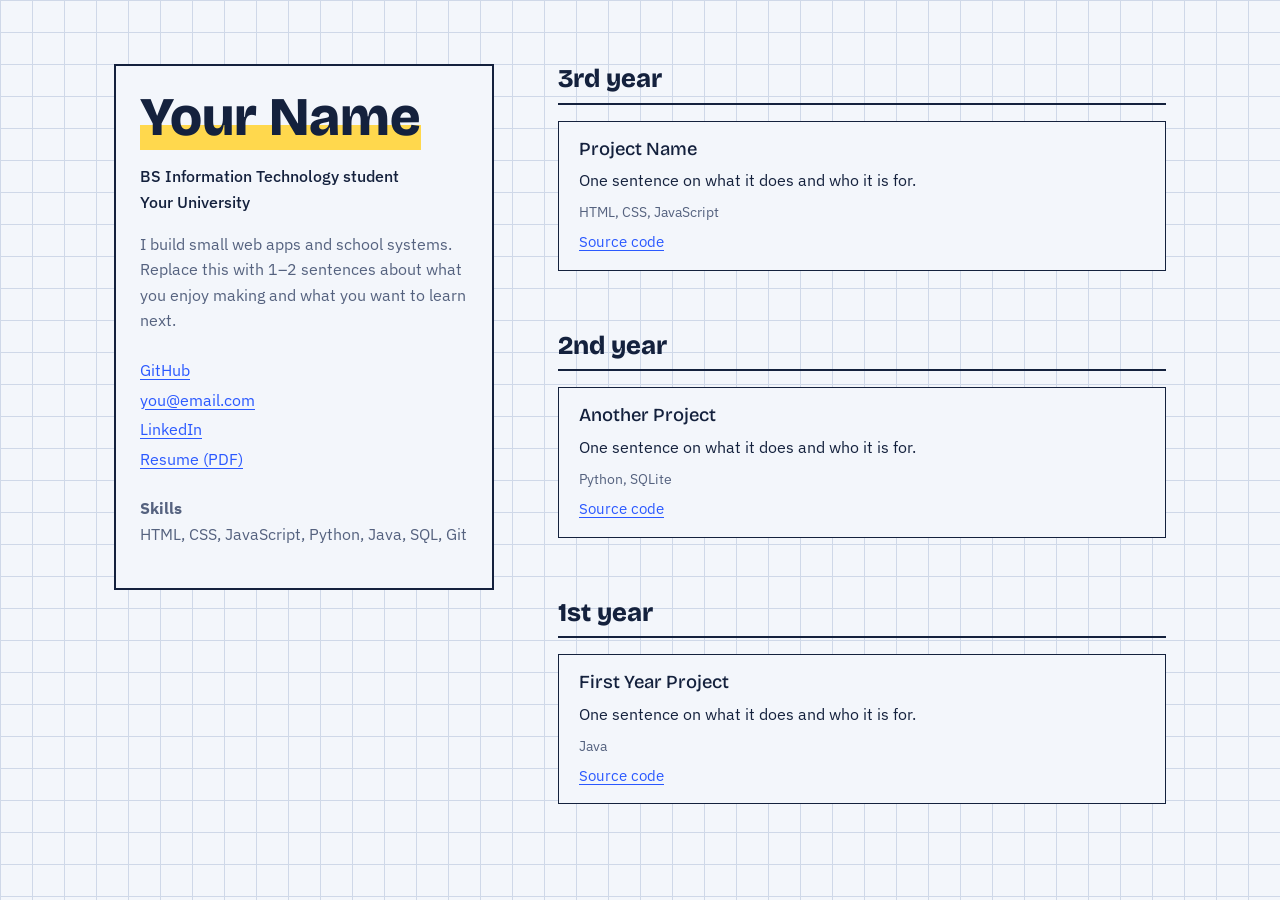
==== index.html @ 53421d89 "Rename index (1).html to index.html" ====
<!DOCTYPE html>
<html lang="en">
<head>
  <meta charset="UTF-8">
  <meta name="viewport" content="width=device-width, initial-scale=1">
  <title>Your Name | Portfolio</title>
  <meta name="description" content="Portfolio of Your Name, BS Information Technology student. Projects from first year to now.">
  <link rel="preconnect" href="https://fonts.googleapis.com">
  <link rel="preconnect" href="https://fonts.gstatic.com" crossorigin>
  <link href="https://fonts.googleapis.com/css2?family=Bricolage+Grotesque:wght@500;800&family=IBM+Plex+Sans:wght@400;500&display=swap" rel="stylesheet">
  <link rel="stylesheet" href="style.css">
</head>
<body>
  <div class="layout">
    <header class="side">
      <h1>Your Name</h1>
      <p class="role">BS Information Technology student<br>Your University</p>
      <p class="bio">I build small web apps and school systems. Replace this with 1–2 sentences about what you enjoy making and what you want to learn next.</p>
      <nav aria-label="Links">
        <a href="https://github.com/your-username">GitHub</a>
        <a href="mailto:you@email.com">you@email.com</a>
        <a href="https://linkedin.com/in/your-username">LinkedIn</a>
        <a href="resume.pdf">Resume (PDF)</a>
      </nav>
      <p class="skills"><strong>Skills</strong><br>HTML, CSS, JavaScript, Python, Java, SQL, Git</p>
    </header>

    <main id="projects" aria-label="Projects">
      <!-- Projects are rendered from script.js -->
      <noscript>Please enable JavaScript to see the project list, or visit my GitHub.</noscript>
    </main>
  </div>
  <script src="script.js"></script>
</body>
</html>
---- style.css ----
:root {
  --bg: #f3f6fb;
  --ink: #14213d;
  --muted: #55627f;
  --blue: #2b59ff;
  --mark: #ffd84d;
  --line: #cfd8e8;
}
@media (prefers-color-scheme: dark) {
  :root {
    --bg: #0f1730;
    --ink: #e8edf8;
    --muted: #9aa8c7;
    --blue: #8aa4ff;
    --line: #26325a;
  }
}
* { box-sizing: border-box; }
html { scroll-behavior: smooth; }
body {
  margin: 0;
  background-color: var(--bg);
  /* graph-paper grid */
  background-image:
    linear-gradient(var(--line) 1px, transparent 1px),
    linear-gradient(90deg, var(--line) 1px, transparent 1px);
  background-size: 32px 32px;
  color: var(--ink);
  font: 400 1rem/1.6 "IBM Plex Sans", system-ui, sans-serif;
}
a { color: var(--blue); text-underline-offset: 3px; }
a:focus-visible { outline: 3px solid var(--mark); outline-offset: 2px; }

.layout {
  display: grid;
  grid-template-columns: minmax(280px, 380px) 1fr;
  gap: 4rem;
  max-width: 1100px;
  margin: 0 auto;
  padding: 4rem 1.5rem;
}
.side {
  position: sticky;
  top: 4rem;
  align-self: start;
  background: var(--bg);
  padding: 1.5rem;
  border: 2px solid var(--ink);
}
h1 {
  font: 800 clamp(2.4rem, 5vw, 3.4rem)/1 "Bricolage Grotesque", sans-serif;
  margin: 0 0 1rem;
  background: linear-gradient(transparent 62%, var(--mark) 62%);
  display: inline;
}
.role { margin: 1.25rem 0 0; font-weight: 500; }
.bio, .skills { color: var(--muted); max-width: 60ch; }
.side nav { display: flex; flex-direction: column; gap: .25rem; margin: 1.5rem 0; }

main { display: flex; flex-direction: column; gap: 3rem; }
.year h2 {
  font: 800 1.6rem/1.2 "Bricolage Grotesque", sans-serif;
  margin: 0 0 1rem;
  padding-bottom: .5rem;
  border-bottom: 2px solid var(--ink);
}
.project {
  background: var(--bg);
  padding: 1rem 1.25rem;
  margin-bottom: .75rem;
  border: 1px solid var(--ink);
}
.project h3 { font: 500 1.15rem/1.3 "Bricolage Grotesque", sans-serif; margin: 0; }
.project p { margin: .4rem 0; max-width: 62ch; }
.stack { color: var(--muted); font-size: .9rem; }
.links { display: flex; gap: 1rem; font-size: .95rem; }

@media (max-width: 820px) {
  .layout { grid-template-columns: 1fr; gap: 2rem; padding: 2rem 1rem; }
  .side { position: static; }
}
@media (prefers-reduced-motion: reduce) {
  html { scroll-behavior: auto; }
}
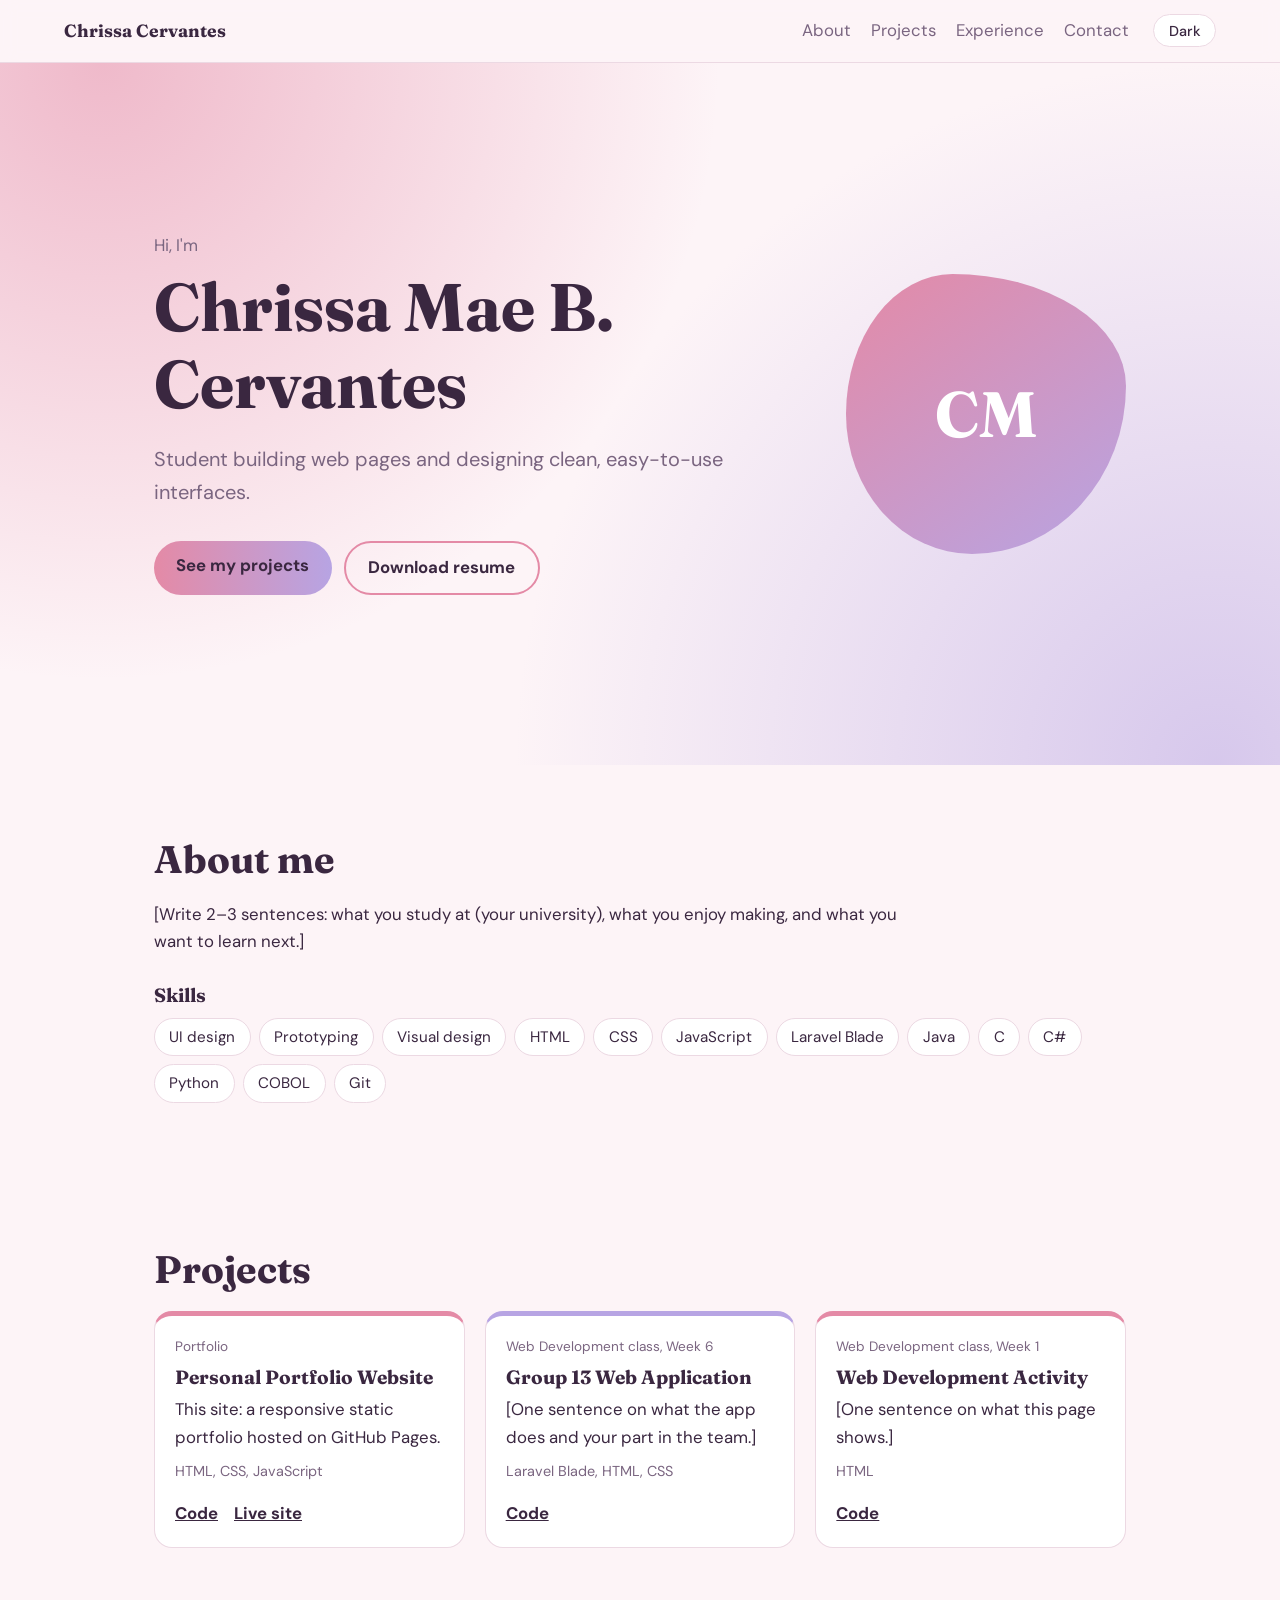
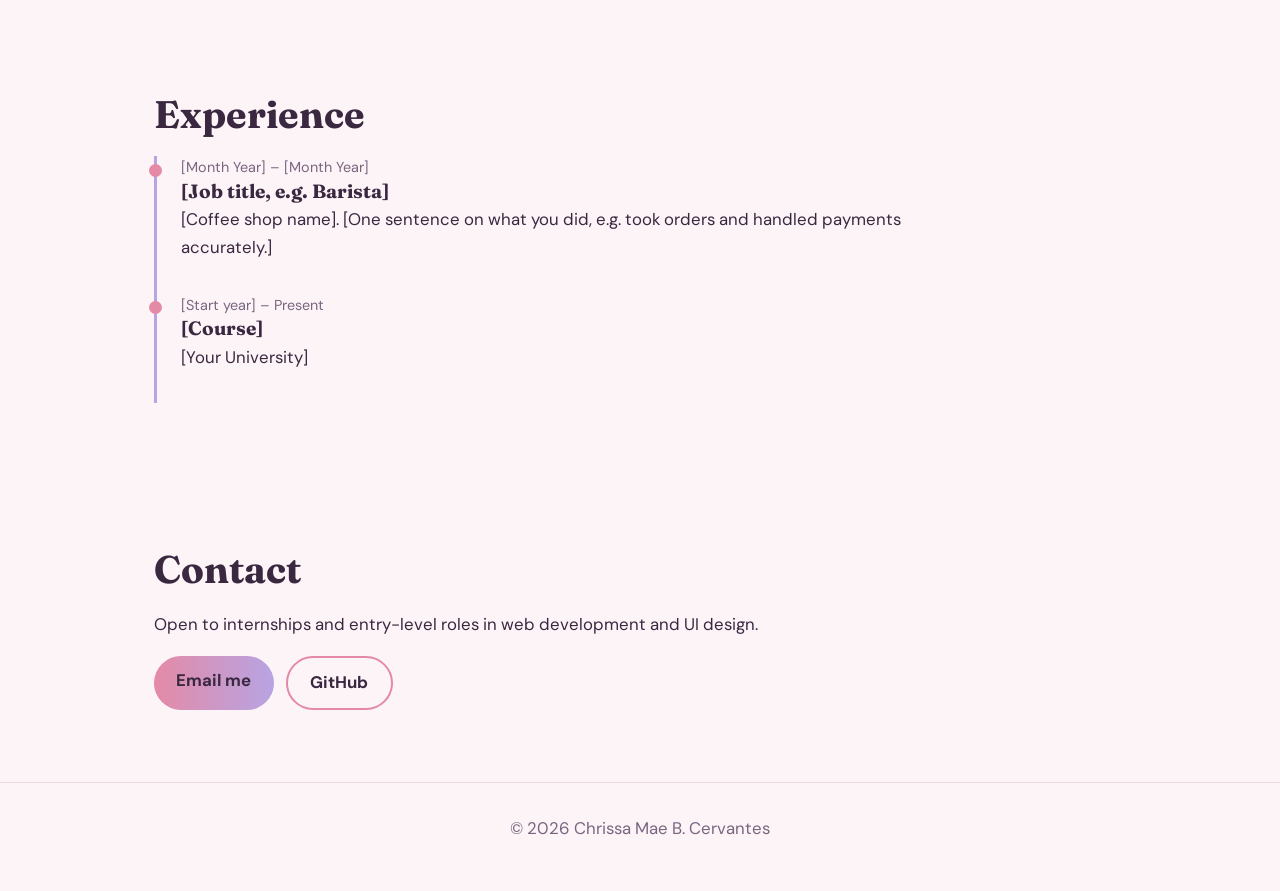
==== commit 5f5a3324: "Rename index (2).html to index.html" ====
--- a/index.html
+++ b/index.html
@@ -3,33 +3,85 @@
 <head>
   <meta charset="UTF-8">
   <meta name="viewport" content="width=device-width, initial-scale=1">
-  <title>Your Name | Portfolio</title>
-  <meta name="description" content="Portfolio of Your Name, BS Information Technology student. Projects from first year to now.">
+  <title>Chrissa Mae B. Cervantes | Portfolio</title>
+  <meta name="description" content="Portfolio of Chrissa Mae B. Cervantes. Web development and UI design projects.">
   <link rel="preconnect" href="https://fonts.googleapis.com">
   <link rel="preconnect" href="https://fonts.gstatic.com" crossorigin>
-  <link href="https://fonts.googleapis.com/css2?family=Bricolage+Grotesque:wght@500;800&family=IBM+Plex+Sans:wght@400;500&display=swap" rel="stylesheet">
+  <link href="https://fonts.googleapis.com/css2?family=Fraunces:opsz,wght@9..144,500;9..144,700&family=DM+Sans:wght@400;500;700&display=swap" rel="stylesheet">
   <link rel="stylesheet" href="style.css">
 </head>
 <body>
-  <div class="layout">
-    <header class="side">
-      <h1>Your Name</h1>
-      <p class="role">BS Information Technology student<br>Your University</p>
-      <p class="bio">I build small web apps and school systems. Replace this with 1–2 sentences about what you enjoy making and what you want to learn next.</p>
-      <nav aria-label="Links">
-        <a href="https://github.com/your-username">GitHub</a>
-        <a href="mailto:you@email.com">you@email.com</a>
-        <a href="https://linkedin.com/in/your-username">LinkedIn</a>
-        <a href="resume.pdf">Resume (PDF)</a>
-      </nav>
-      <p class="skills"><strong>Skills</strong><br>HTML, CSS, JavaScript, Python, Java, SQL, Git</p>
-    </header>
+  <header class="top">
+    <a class="brand" href="#top">Chrissa Cervantes</a>
+    <nav aria-label="Sections">
+      <a href="#about">About</a>
+      <a href="#projects">Projects</a>
+      <a href="#experience">Experience</a>
+      <a href="#contact">Contact</a>
+    </nav>
+    <button id="theme" type="button" aria-label="Switch light or dark theme">Dark</button>
+  </header>
 
-    <main id="projects" aria-label="Projects">
-      <!-- Projects are rendered from script.js -->
-      <noscript>Please enable JavaScript to see the project list, or visit my GitHub.</noscript>
-    </main>
-  </div>
+  <main id="top">
+    <section class="hero">
+      <div class="hero-text">
+        <p class="hello">Hi, I'm</p>
+        <h1>Chrissa Mae B. Cervantes</h1>
+        <p class="lead">Student building web pages and designing clean, easy-to-use interfaces.</p>
+        <div class="actions">
+          <a class="btn" href="#projects">See my projects</a>
+          <a class="btn ghost" href="resume.pdf">Download resume</a>
+        </div>
+      </div>
+      <div class="avatar">
+        <!-- Put your photo in the repo as photo.jpg. Until then, initials show. -->
+        <img src="photo.jpg" alt="Photo of Chrissa" onerror="this.replaceWith(Object.assign(document.createElement('span'),{textContent:'CM'}))">
+      </div>
+    </section>
+
+    <section id="about">
+      <h2>About me</h2>
+      <p>[Write 2–3 sentences: what you study at (your university), what you enjoy making, and what you want to learn next.]</p>
+      <h3>Skills</h3>
+      <ul class="pills">
+        <li>UI design</li><li>Prototyping</li><li>Visual design</li>
+        <li>HTML</li><li>CSS</li><li>JavaScript</li><li>Laravel Blade</li>
+        <li>Java</li><li>C</li><li>C#</li><li>Python</li><li>COBOL</li><li>Git</li>
+      </ul>
+    </section>
+
+    <section id="projects">
+      <h2>Projects</h2>
+      <div id="project-list" class="grid"></div>
+    </section>
+
+    <section id="experience">
+      <h2>Experience</h2>
+      <ol class="timeline">
+        <li>
+          <p class="when">[Month Year] – [Month Year]</p>
+          <h3>[Job title, e.g. Barista]</h3>
+          <p>[Coffee shop name]. [One sentence on what you did, e.g. took orders and handled payments accurately.]</p>
+        </li>
+        <li>
+          <p class="when">[Start year] – Present</p>
+          <h3>[Course]</h3>
+          <p>[Your University]</p>
+        </li>
+      </ol>
+    </section>
+
+    <section id="contact">
+      <h2>Contact</h2>
+      <p>Open to internships and entry-level roles in web development and UI design.</p>
+      <div class="actions">
+        <a class="btn" href="mailto:Cervanteschrissa@gmail.com">Email me</a>
+        <a class="btn ghost" href="https://github.com/cervanteschrissa-ship-it">GitHub</a>
+      </div>
+    </section>
+  </main>
+
+  <footer>© <span id="year"></span> Chrissa Mae B. Cervantes</footer>
   <script src="script.js"></script>
 </body>
 </html>
--- a/style.css
+++ b/style.css
@@ -1,84 +1,119 @@
 :root {
-  --bg: #f3f6fb;
-  --ink: #14213d;
-  --muted: #55627f;
-  --blue: #2b59ff;
-  --mark: #ffd84d;
-  --line: #cfd8e8;
+  --bg: #fdf4f7;
+  --surface: #ffffff;
+  --ink: #3a2740;
+  --muted: #7a6580;
+  --rose: #e48aa6;
+  --lav: #b7a4e3;
+  --line: #ecd9e3;
+  --btn-ink: #3a2740;
 }
-@media (prefers-color-scheme: dark) {
-  :root {
-    --bg: #0f1730;
-    --ink: #e8edf8;
-    --muted: #9aa8c7;
-    --blue: #8aa4ff;
-    --line: #26325a;
-  }
+:root[data-theme="dark"] {
+  --bg: #1d1422;
+  --surface: #2a1d31;
+  --ink: #f6e9f0;
+  --muted: #b9a5c0;
+  --line: #43304b;
 }
 * { box-sizing: border-box; }
-html { scroll-behavior: smooth; }
+html { scroll-behavior: smooth; scroll-padding-top: 4.5rem; }
 body {
   margin: 0;
-  background-color: var(--bg);
-  /* graph-paper grid */
-  background-image:
-    linear-gradient(var(--line) 1px, transparent 1px),
-    linear-gradient(90deg, var(--line) 1px, transparent 1px);
-  background-size: 32px 32px;
+  background: var(--bg);
   color: var(--ink);
-  font: 400 1rem/1.6 "IBM Plex Sans", system-ui, sans-serif;
+  font: 400 1.05rem/1.65 "DM Sans", system-ui, sans-serif;
 }
-a { color: var(--blue); text-underline-offset: 3px; }
-a:focus-visible { outline: 3px solid var(--mark); outline-offset: 2px; }
+a { color: inherit; }
+:focus-visible { outline: 3px solid var(--lav); outline-offset: 3px; }
 
-.layout {
-  display: grid;
-  grid-template-columns: minmax(280px, 380px) 1fr;
-  gap: 4rem;
-  max-width: 1100px;
-  margin: 0 auto;
-  padding: 4rem 1.5rem;
+.top {
+  position: sticky; top: 0; z-index: 10;
+  display: flex; align-items: center; gap: 1.5rem;
+  padding: .9rem clamp(1rem, 5vw, 4rem);
+  background: color-mix(in srgb, var(--bg) 88%, transparent);
+  backdrop-filter: blur(8px);
+  border-bottom: 1px solid var(--line);
 }
-.side {
-  position: sticky;
-  top: 4rem;
-  align-self: start;
-  background: var(--bg);
-  padding: 1.5rem;
-  border: 2px solid var(--ink);
+.brand { font: 700 1.1rem "Fraunces", serif; text-decoration: none; margin-right: auto; }
+.top nav { display: flex; gap: 1.25rem; }
+.top nav a { text-decoration: none; color: var(--muted); }
+.top nav a:hover { color: var(--ink); }
+#theme {
+  font: 500 .9rem "DM Sans", sans-serif; cursor: pointer;
+  padding: .4rem .9rem; border-radius: 999px;
+  border: 1px solid var(--line); background: var(--surface); color: var(--ink);
 }
-h1 {
-  font: 800 clamp(2.4rem, 5vw, 3.4rem)/1 "Bricolage Grotesque", sans-serif;
-  margin: 0 0 1rem;
-  background: linear-gradient(transparent 62%, var(--mark) 62%);
-  display: inline;
+
+main > section { padding: 4.5rem clamp(1rem, 5vw, 4rem); max-width: 1100px; margin: 0 auto; }
+h1, h2, h3 { font-family: "Fraunces", serif; line-height: 1.15; margin: 0; }
+h2 { font-size: clamp(1.8rem, 4vw, 2.4rem); margin-bottom: 1.25rem; }
+h3 { font-size: 1.2rem; margin: 1.75rem 0 .75rem; }
+p { max-width: 62ch; }
+
+/* hero */
+.hero {
+  display: grid; grid-template-columns: 1fr auto; align-items: center; gap: 3rem;
+  max-width: none !important;
+  background:
+    radial-gradient(circle at 8% 0%, color-mix(in srgb, var(--rose) 55%, transparent), transparent 45%),
+    radial-gradient(circle at 95% 100%, color-mix(in srgb, var(--lav) 55%, transparent), transparent 50%);
+  min-height: 78vh;
 }
-.role { margin: 1.25rem 0 0; font-weight: 500; }
-.bio, .skills { color: var(--muted); max-width: 60ch; }
-.side nav { display: flex; flex-direction: column; gap: .25rem; margin: 1.5rem 0; }
+.hero-text { max-width: 640px; margin-left: max(0px, calc((100vw - 1100px) / 2)); }
+.hello { margin: 0 0 .5rem; color: var(--muted); }
+h1 { font-size: clamp(2.4rem, 6vw, 4.2rem); font-weight: 700; }
+.lead { font-size: 1.25rem; color: var(--muted); margin: 1.25rem 0 2rem; }
+.avatar {
+  width: clamp(170px, 24vw, 280px); aspect-ratio: 1; margin-right: max(0px, calc((100vw - 1100px) / 2));
+  border-radius: 38% 62% 55% 45% / 50% 40% 60% 50%;
+  background: linear-gradient(145deg, var(--rose), var(--lav));
+  display: grid; place-items: center; overflow: hidden;
+  font: 700 4rem "Fraunces", serif; color: #fff;
+}
+.avatar img { width: 100%; height: 100%; object-fit: cover; }
 
-main { display: flex; flex-direction: column; gap: 3rem; }
-.year h2 {
-  font: 800 1.6rem/1.2 "Bricolage Grotesque", sans-serif;
-  margin: 0 0 1rem;
-  padding-bottom: .5rem;
-  border-bottom: 2px solid var(--ink);
+.actions { display: flex; flex-wrap: wrap; gap: .75rem; }
+.btn {
+  display: inline-block; padding: .7rem 1.4rem; border-radius: 999px; text-decoration: none; font-weight: 700;
+  background: linear-gradient(90deg, var(--rose), var(--lav)); color: var(--btn-ink);
 }
-.project {
-  background: var(--bg);
-  padding: 1rem 1.25rem;
-  margin-bottom: .75rem;
-  border: 1px solid var(--ink);
+.btn.ghost { background: transparent; border: 2px solid var(--rose); color: var(--ink); }
+.btn:hover { filter: brightness(1.05); }
+
+/* skills */
+.pills { list-style: none; display: flex; flex-wrap: wrap; gap: .5rem; padding: 0; margin: 0; }
+.pills li { padding: .35rem .9rem; border-radius: 999px; background: var(--surface); border: 1px solid var(--line); font-size: .95rem; }
+
+/* projects */
+.grid { display: grid; grid-template-columns: repeat(auto-fill, minmax(260px, 1fr)); gap: 1.25rem; }
+.card {
+  background: var(--surface); border: 1px solid var(--line); border-top: 5px solid var(--rose);
+  border-radius: 18px; padding: 1.25rem; display: flex; flex-direction: column; gap: .5rem;
 }
-.project h3 { font: 500 1.15rem/1.3 "Bricolage Grotesque", sans-serif; margin: 0; }
-.project p { margin: .4rem 0; max-width: 62ch; }
-.stack { color: var(--muted); font-size: .9rem; }
-.links { display: flex; gap: 1rem; font-size: .95rem; }
+.card:nth-child(even) { border-top-color: var(--lav); }
+.card h3 { margin: 0; }
+.card p { margin: 0; }
+.card .tag { color: var(--muted); font-size: .85rem; }
+.card .stack { color: var(--muted); font-size: .9rem; }
+.card .links { margin-top: auto; padding-top: .5rem; display: flex; gap: 1rem; font-weight: 700; }
 
-@media (max-width: 820px) {
-  .layout { grid-template-columns: 1fr; gap: 2rem; padding: 2rem 1rem; }
-  .side { position: static; }
+/* timeline: a real sequence, so dates carry meaning */
+.timeline { list-style: none; margin: 0; padding: 0 0 0 1.5rem; border-left: 3px solid var(--lav); }
+.timeline li { position: relative; padding-bottom: 2rem; }
+.timeline li::before {
+  content: ""; position: absolute; left: calc(-1.5rem - 8px); top: .45rem;
+  width: 13px; height: 13px; border-radius: 50%; background: var(--rose);
 }
-@media (prefers-reduced-motion: reduce) {
-  html { scroll-behavior: auto; }
+.timeline h3 { margin: 0 0 .25rem; }
+.timeline p { margin: 0; }
+.when { color: var(--muted); font-size: .9rem; }
+
+footer { text-align: center; color: var(--muted); padding: 2rem 1rem 3rem; border-top: 1px solid var(--line); }
+
+@media (max-width: 760px) {
+  .top nav { display: none; }
+  .hero { grid-template-columns: 1fr; text-align: left; min-height: auto; }
+  .avatar { order: -1; margin: 0; }
+  .hero-text { margin-left: 0; }
 }
+@media (prefers-reduced-motion: reduce) { html { scroll-behavior: auto; } }
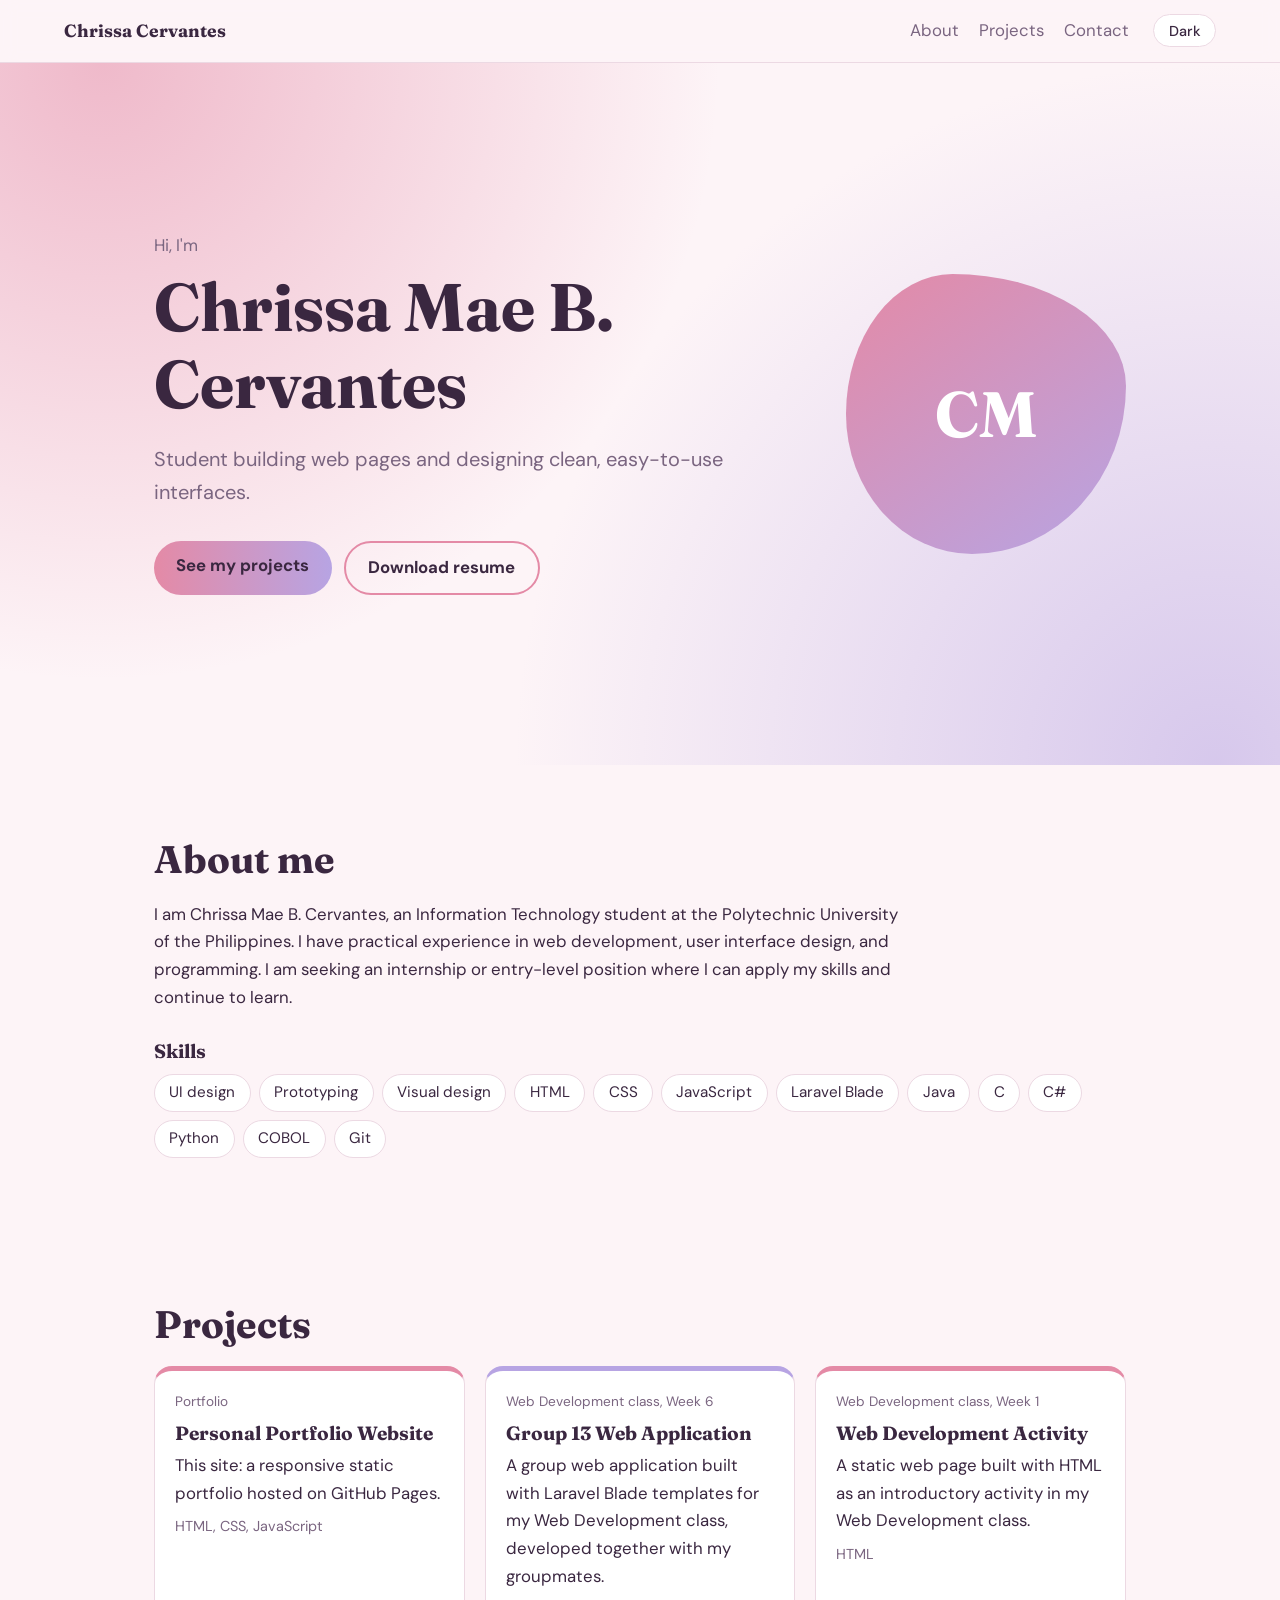
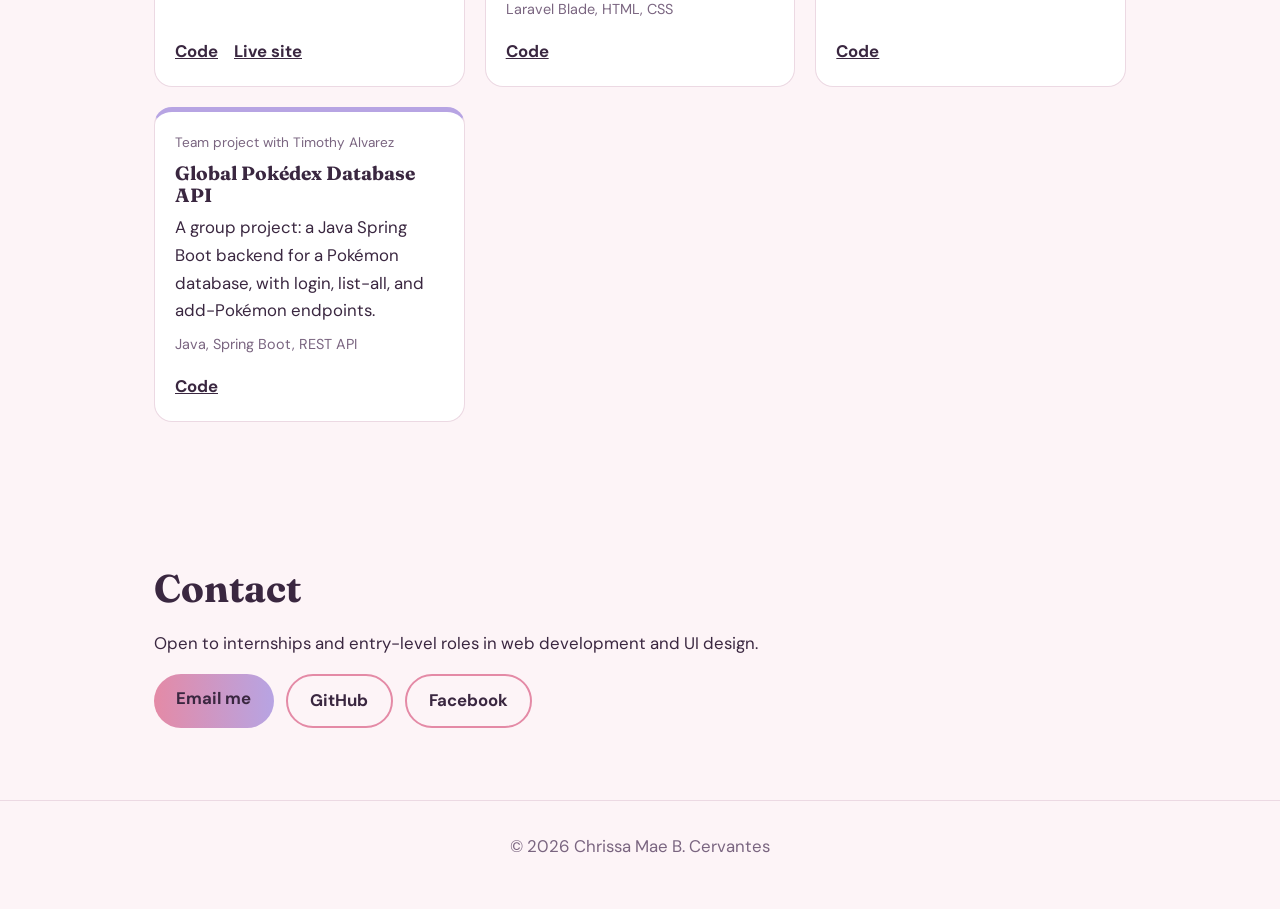
==== commit 66d6ff7e: "Rename index (1).html to index.html" ====
--- a/index.html
+++ b/index.html
@@ -16,7 +16,6 @@
     <nav aria-label="Sections">
       <a href="#about">About</a>
       <a href="#projects">Projects</a>
-      <a href="#experience">Experience</a>
       <a href="#contact">Contact</a>
     </nav>
     <button id="theme" type="button" aria-label="Switch light or dark theme">Dark</button>
@@ -41,7 +40,7 @@
 
     <section id="about">
       <h2>About me</h2>
-      <p>[Write 2–3 sentences: what you study at (your university), what you enjoy making, and what you want to learn next.]</p>
+      <p>I am Chrissa Mae B. Cervantes, an Information Technology student at the Polytechnic University of the Philippines. I have practical experience in web development, user interface design, and programming. I am seeking an internship or entry-level position where I can apply my skills and continue to learn.</p>
       <h3>Skills</h3>
       <ul class="pills">
         <li>UI design</li><li>Prototyping</li><li>Visual design</li>
@@ -55,28 +54,13 @@
       <div id="project-list" class="grid"></div>
     </section>
 
-    <section id="experience">
-      <h2>Experience</h2>
-      <ol class="timeline">
-        <li>
-          <p class="when">[Month Year] – [Month Year]</p>
-          <h3>[Job title, e.g. Barista]</h3>
-          <p>[Coffee shop name]. [One sentence on what you did, e.g. took orders and handled payments accurately.]</p>
-        </li>
-        <li>
-          <p class="when">[Start year] – Present</p>
-          <h3>[Course]</h3>
-          <p>[Your University]</p>
-        </li>
-      </ol>
-    </section>
-
     <section id="contact">
       <h2>Contact</h2>
       <p>Open to internships and entry-level roles in web development and UI design.</p>
       <div class="actions">
         <a class="btn" href="mailto:Cervanteschrissa@gmail.com">Email me</a>
         <a class="btn ghost" href="https://github.com/cervanteschrissa-ship-it">GitHub</a>
+        <a class="btn ghost" href="https://www.facebook.com/issssssyy">Facebook</a>
       </div>
     </section>
   </main>
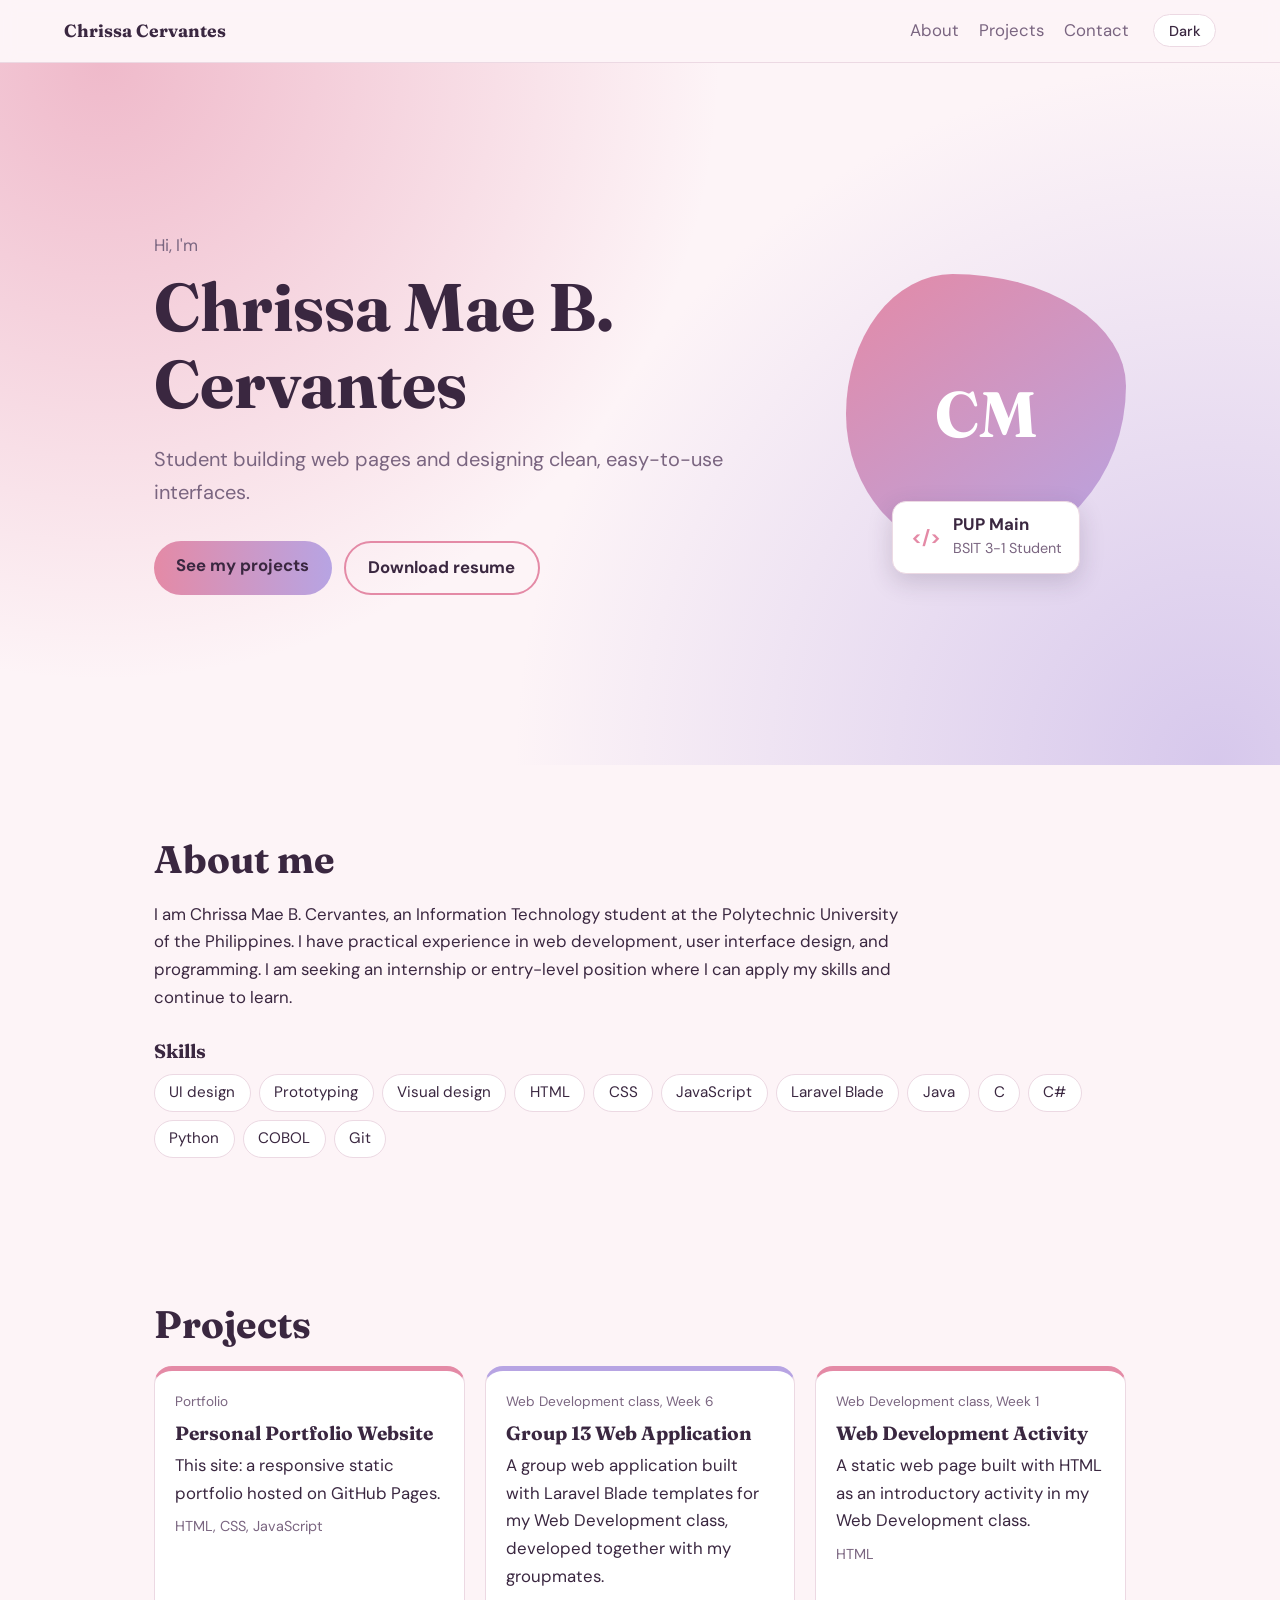
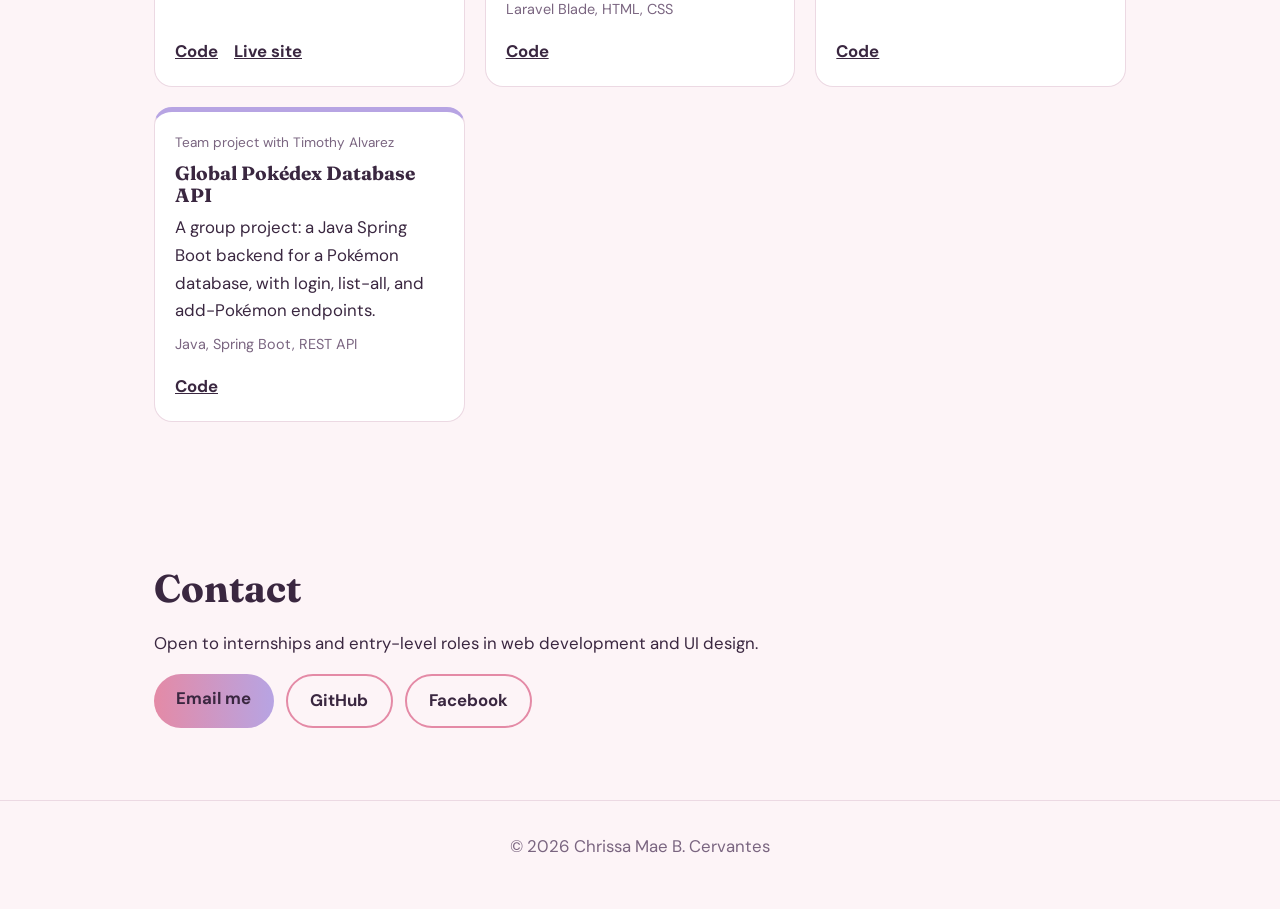
==== commit ef7c2a96: "Update and rename index (3).html to index.html" ====
--- a/index.html
+++ b/index.html
@@ -32,9 +32,18 @@
           <a class="btn ghost" href="resume.pdf">Download resume</a>
         </div>
       </div>
-      <div class="avatar">
-        <!-- Put your photo in the repo as photo.jpg. Until then, initials show. -->
-        <img src="photo.jpg" alt="Photo of Chrissa" onerror="this.replaceWith(Object.assign(document.createElement('span'),{textContent:'CM'}))">
+      <div class="avatar-wrap">
+        <div class="avatar">
+          <!-- Put your photo in the repo as photo.jpg. Until then, initials show. -->
+          <img src="photo.png" alt="Photo of Chrissa" onerror="this.replaceWith(Object.assign(document.createElement('span'),{textContent:'CM'}))">
+        </div>
+        <div class="badge">
+          <span class="badge-icon" aria-hidden="true">&lt;/&gt;</span>
+          <div>
+            <strong>PUP Main</strong>
+            <span>BSIT 3-1 Student</span>
+          </div>
+        </div>
       </div>
     </section>
 
--- a/style.css
+++ b/style.css
@@ -63,8 +63,19 @@
 .hello { margin: 0 0 .5rem; color: var(--muted); }
 h1 { font-size: clamp(2.4rem, 6vw, 4.2rem); font-weight: 700; }
 .lead { font-size: 1.25rem; color: var(--muted); margin: 1.25rem 0 2rem; }
+.avatar-wrap { position: relative; margin-right: max(0px, calc((100vw - 1100px) / 2)); }
+.badge {
+  position: absolute; left: 50%; bottom: -1.25rem; transform: translateX(-50%);
+  display: flex; align-items: center; gap: .75rem; white-space: nowrap;
+  padding: .7rem 1.1rem; border-radius: 14px;
+  background: var(--surface); border: 1px solid var(--line);
+  box-shadow: 0 8px 24px color-mix(in srgb, var(--ink) 18%, transparent);
+}
+.badge-icon { font: 700 1.2rem "DM Sans", sans-serif; color: var(--rose); }
+.badge strong { display: block; line-height: 1.2; }
+.badge span:not(.badge-icon) { color: var(--muted); font-size: .9rem; }
 .avatar {
-  width: clamp(170px, 24vw, 280px); aspect-ratio: 1; margin-right: max(0px, calc((100vw - 1100px) / 2));
+  width: clamp(170px, 24vw, 280px); aspect-ratio: 1;
   border-radius: 38% 62% 55% 45% / 50% 40% 60% 50%;
   background: linear-gradient(145deg, var(--rose), var(--lav));
   display: grid; place-items: center; overflow: hidden;
@@ -113,7 +124,7 @@
 @media (max-width: 760px) {
   .top nav { display: none; }
   .hero { grid-template-columns: 1fr; text-align: left; min-height: auto; }
-  .avatar { order: -1; margin: 0; }
+  .avatar-wrap { order: -1; margin: 0 0 1.5rem; }
   .hero-text { margin-left: 0; }
 }
 @media (prefers-reduced-motion: reduce) { html { scroll-behavior: auto; } }
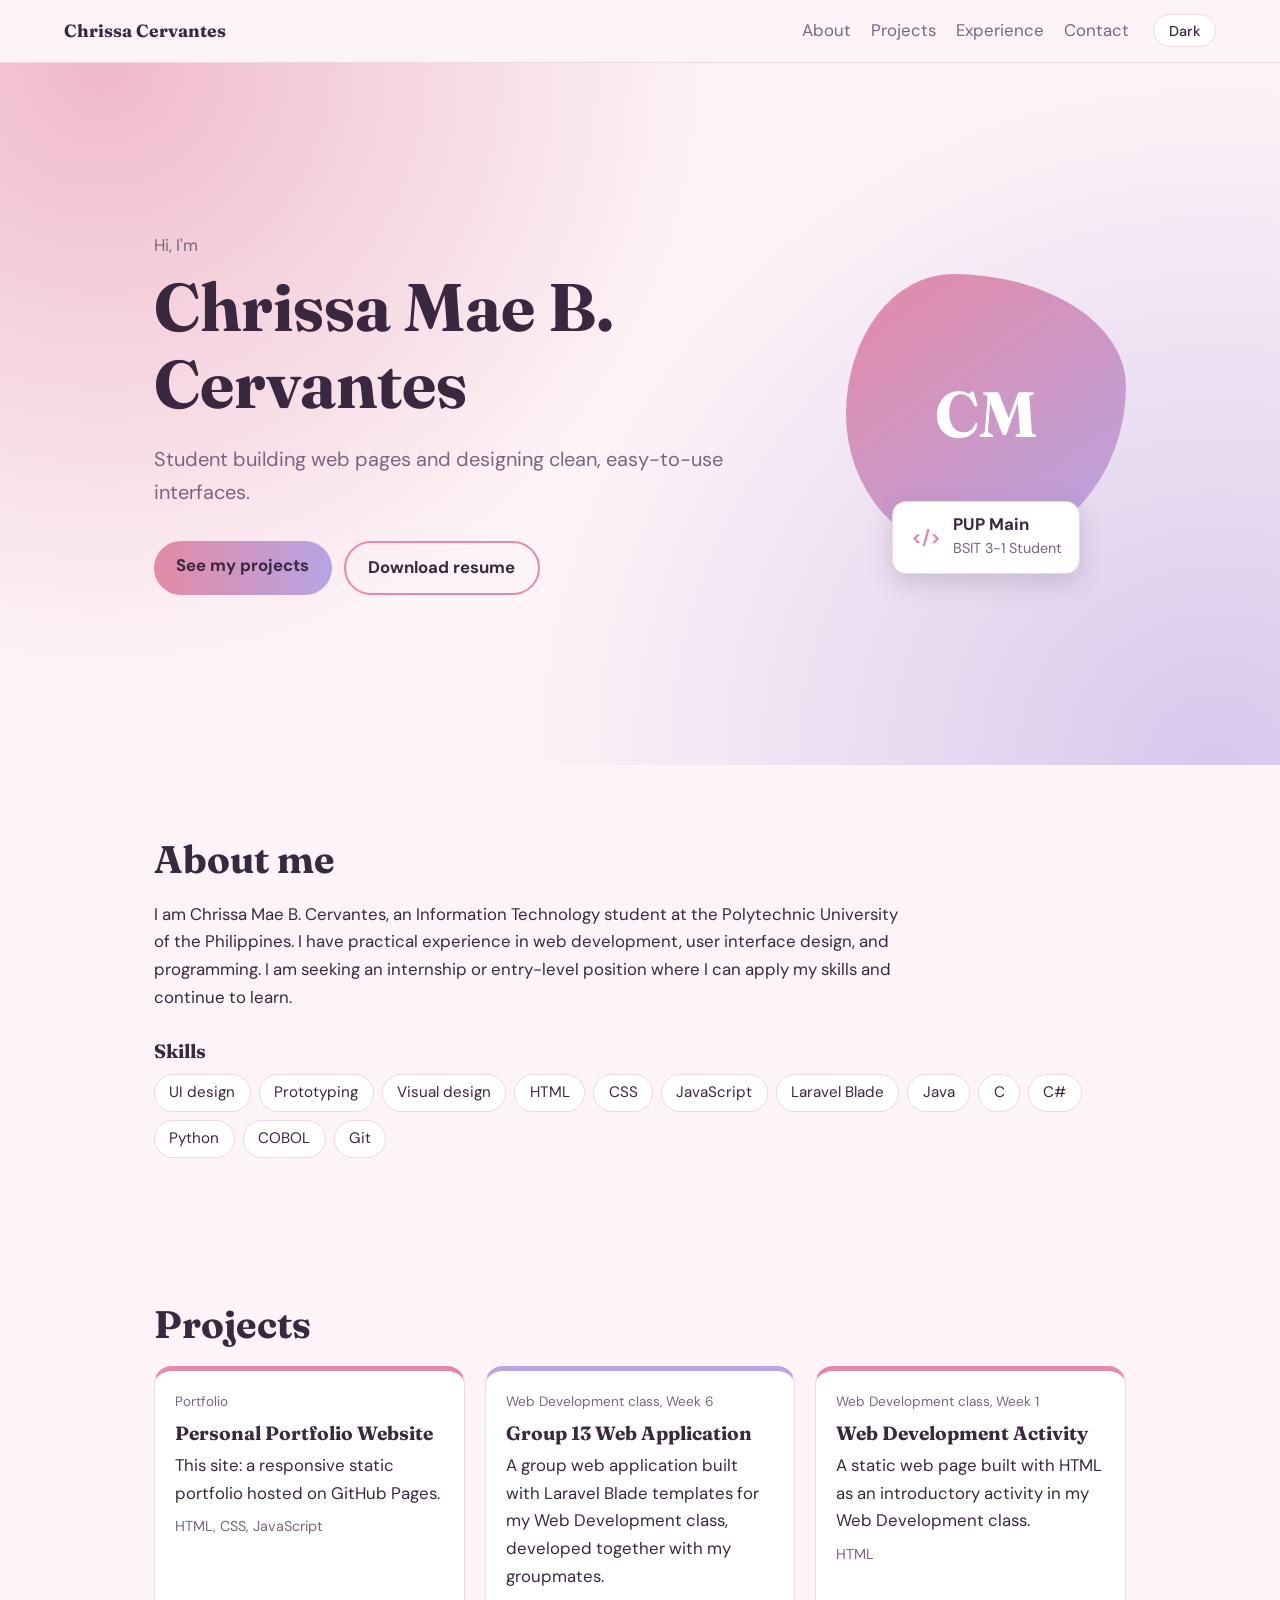
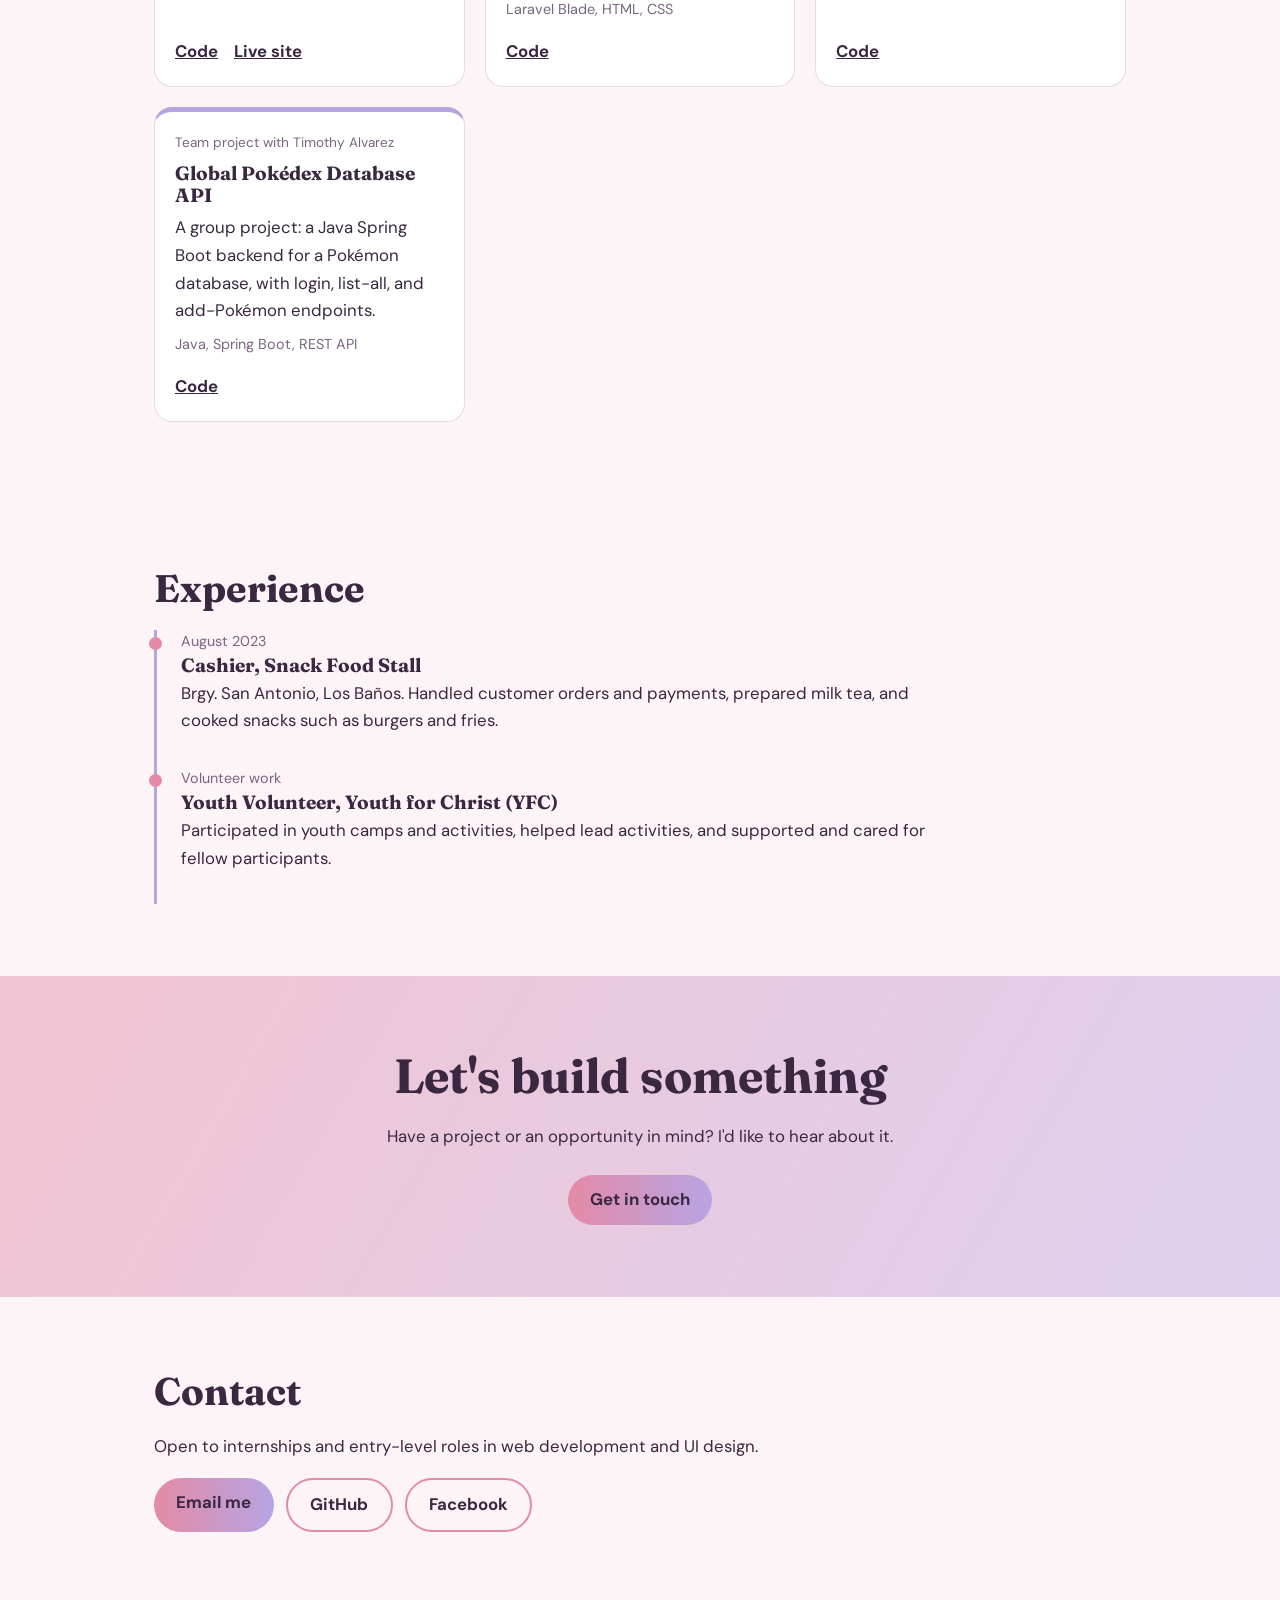
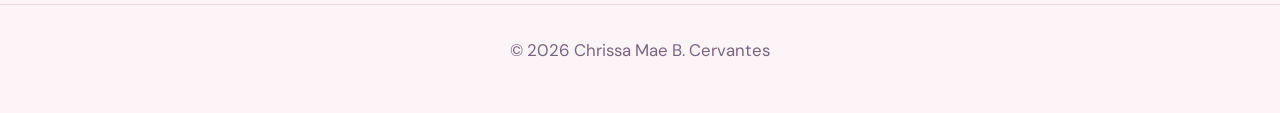
==== commit 879b12bb: "Rename index (4).html to index.html" ====
--- a/index.html
+++ b/index.html
@@ -16,6 +16,7 @@
     <nav aria-label="Sections">
       <a href="#about">About</a>
       <a href="#projects">Projects</a>
+      <a href="#experience">Experience</a>
       <a href="#contact">Contact</a>
     </nav>
     <button id="theme" type="button" aria-label="Switch light or dark theme">Dark</button>
@@ -35,7 +36,7 @@
       <div class="avatar-wrap">
         <div class="avatar">
           <!-- Put your photo in the repo as photo.jpg. Until then, initials show. -->
-          <img src="photo.png" alt="Photo of Chrissa" onerror="this.replaceWith(Object.assign(document.createElement('span'),{textContent:'CM'}))">
+          <img src="photo.jpg" alt="Photo of Chrissa" onerror="this.replaceWith(Object.assign(document.createElement('span'),{textContent:'CM'}))">
         </div>
         <div class="badge">
           <span class="badge-icon" aria-hidden="true">&lt;/&gt;</span>
@@ -63,6 +64,28 @@
       <div id="project-list" class="grid"></div>
     </section>
 
+    <section id="experience">
+      <h2>Experience</h2>
+      <ol class="timeline">
+        <li>
+          <p class="when">August 2023</p>
+          <h3>Cashier, Snack Food Stall</h3>
+          <p>Brgy. San Antonio, Los Baños. Handled customer orders and payments, prepared milk tea, and cooked snacks such as burgers and fries.</p>
+        </li>
+        <li>
+          <p class="when">Volunteer work</p>
+          <h3>Youth Volunteer, Youth for Christ (YFC)</h3>
+          <p>Participated in youth camps and activities, helped lead activities, and supported and cared for fellow participants.</p>
+        </li>
+      </ol>
+    </section>
+
+    <section class="cta" aria-label="Call to action">
+      <h2>Let's build something</h2>
+      <p>Have a project or an opportunity in mind? I'd like to hear about it.</p>
+      <a class="btn" href="#contact">Get in touch</a>
+    </section>
+
     <section id="contact">
       <h2>Contact</h2>
       <p>Open to internships and entry-level roles in web development and UI design.</p>
--- a/style.css
+++ b/style.css
@@ -128,3 +128,11 @@
   .hero-text { margin-left: 0; }
 }
 @media (prefers-reduced-motion: reduce) { html { scroll-behavior: auto; } }
+
+/* call-to-action band */
+main > section.cta {
+  max-width: none; text-align: center;
+  background: linear-gradient(120deg, color-mix(in srgb, var(--rose) 45%, var(--bg)), color-mix(in srgb, var(--lav) 45%, var(--bg)));
+}
+.cta h2 { font-size: clamp(2rem, 5vw, 3rem); }
+.cta p { margin: 0 auto 1.5rem; }
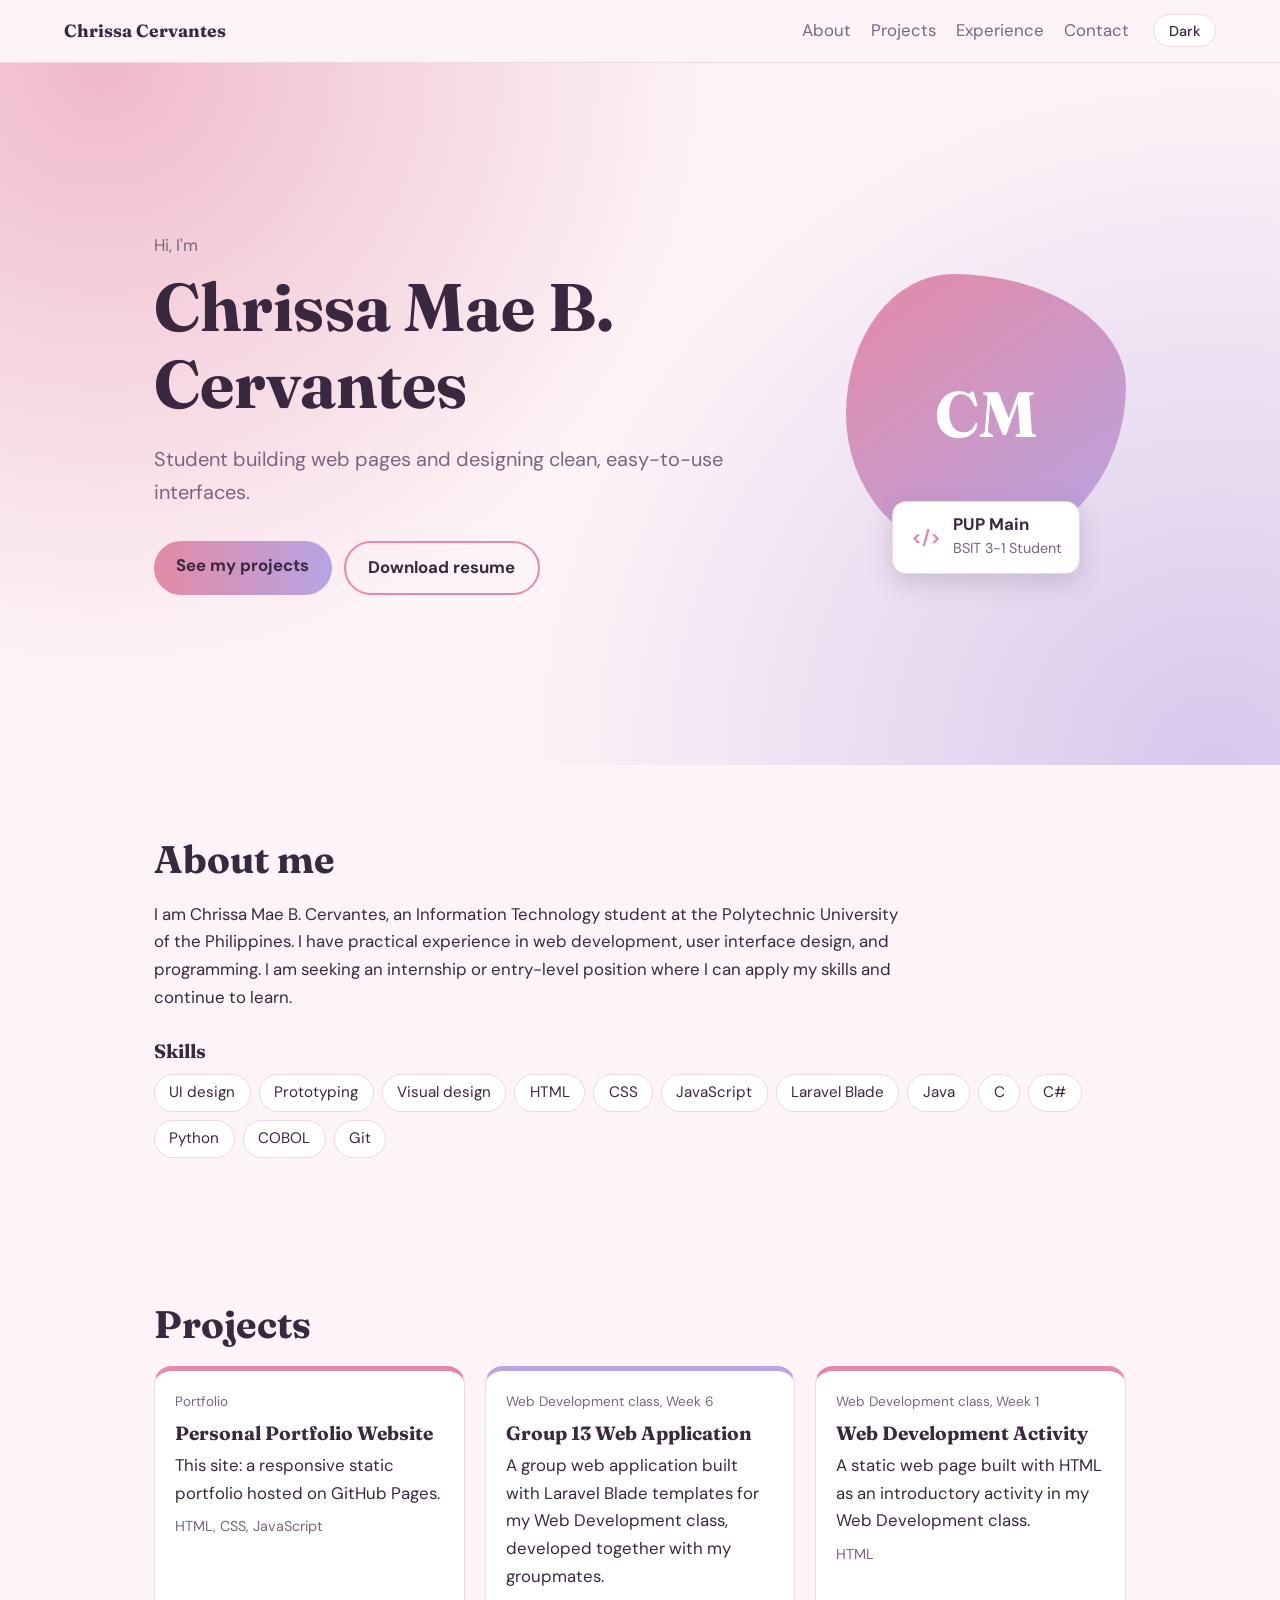
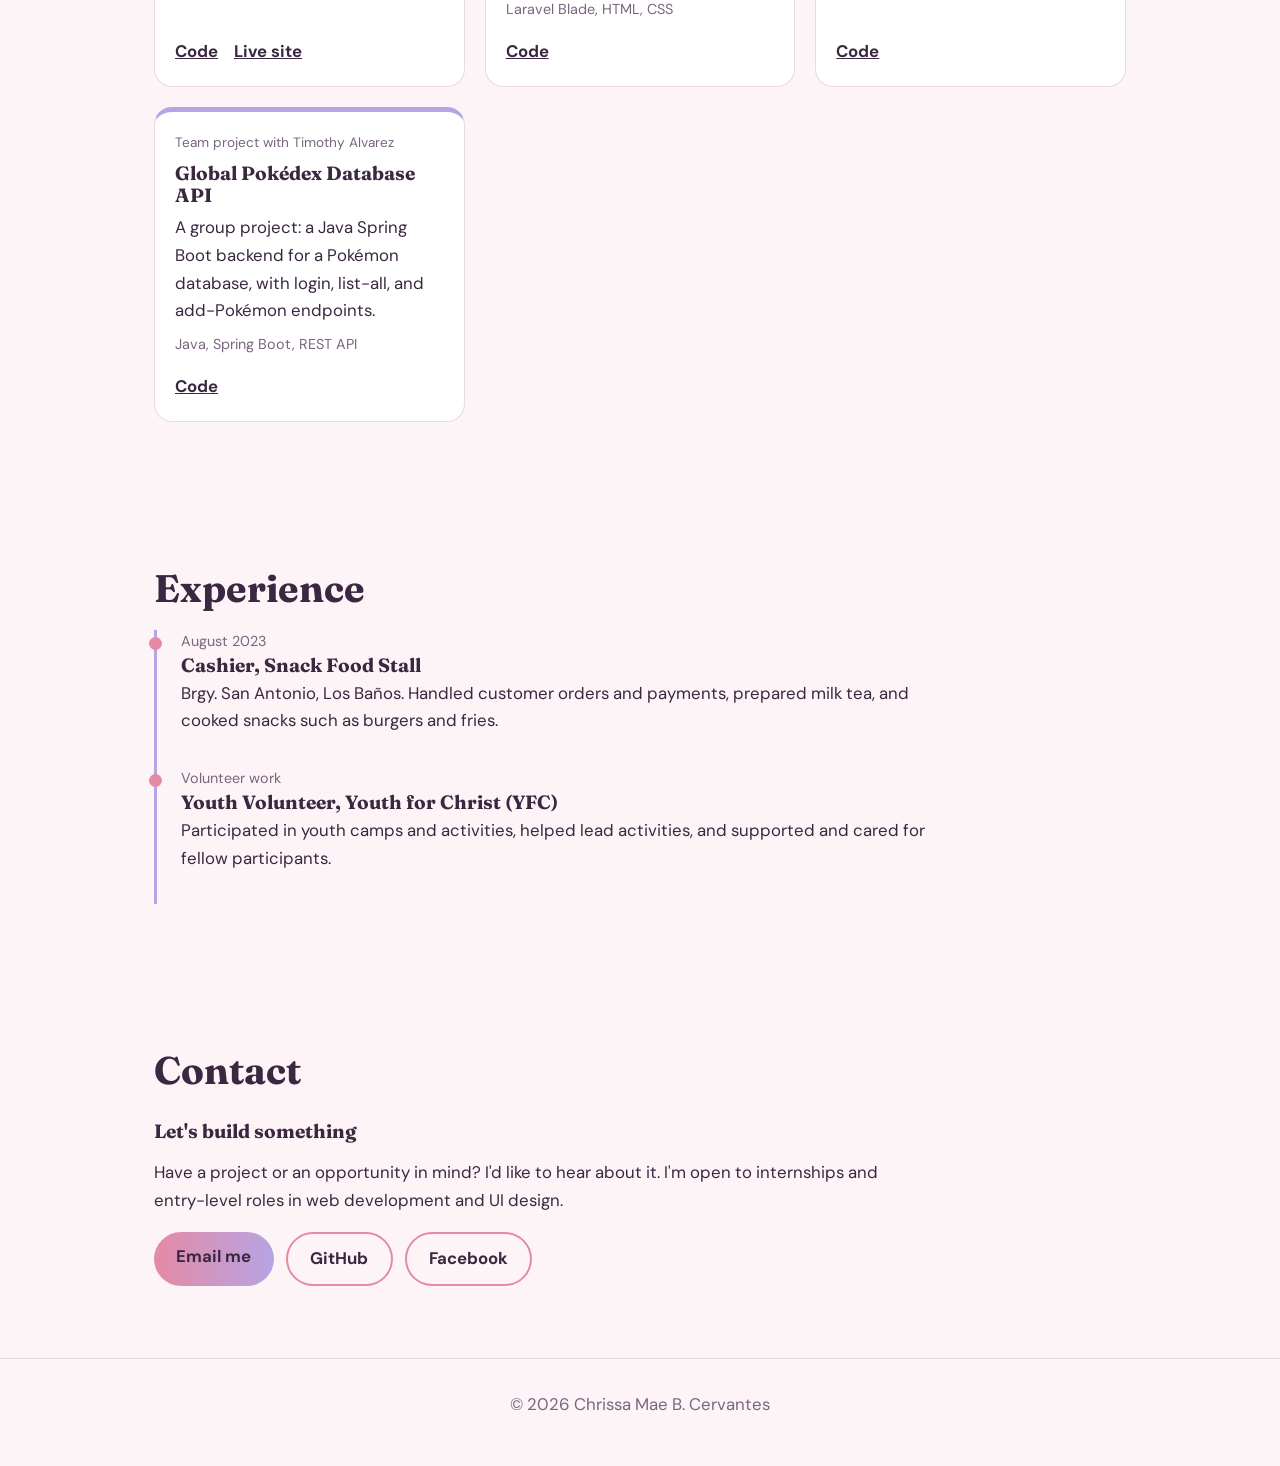
==== commit c7798507: "Update index.html" ====
--- a/index.html
+++ b/index.html
@@ -80,15 +80,10 @@
       </ol>
     </section>
 
-    <section class="cta" aria-label="Call to action">
-      <h2>Let's build something</h2>
-      <p>Have a project or an opportunity in mind? I'd like to hear about it.</p>
-      <a class="btn" href="#contact">Get in touch</a>
-    </section>
-
     <section id="contact">
       <h2>Contact</h2>
-      <p>Open to internships and entry-level roles in web development and UI design.</p>
+      <h3 class="build">Let's build something</h3>
+      <p>Have a project or an opportunity in mind? I'd like to hear about it. I'm open to internships and entry-level roles in web development and UI design.</p>
       <div class="actions">
         <a class="btn" href="mailto:Cervanteschrissa@gmail.com">Email me</a>
         <a class="btn ghost" href="https://github.com/cervanteschrissa-ship-it">GitHub</a>
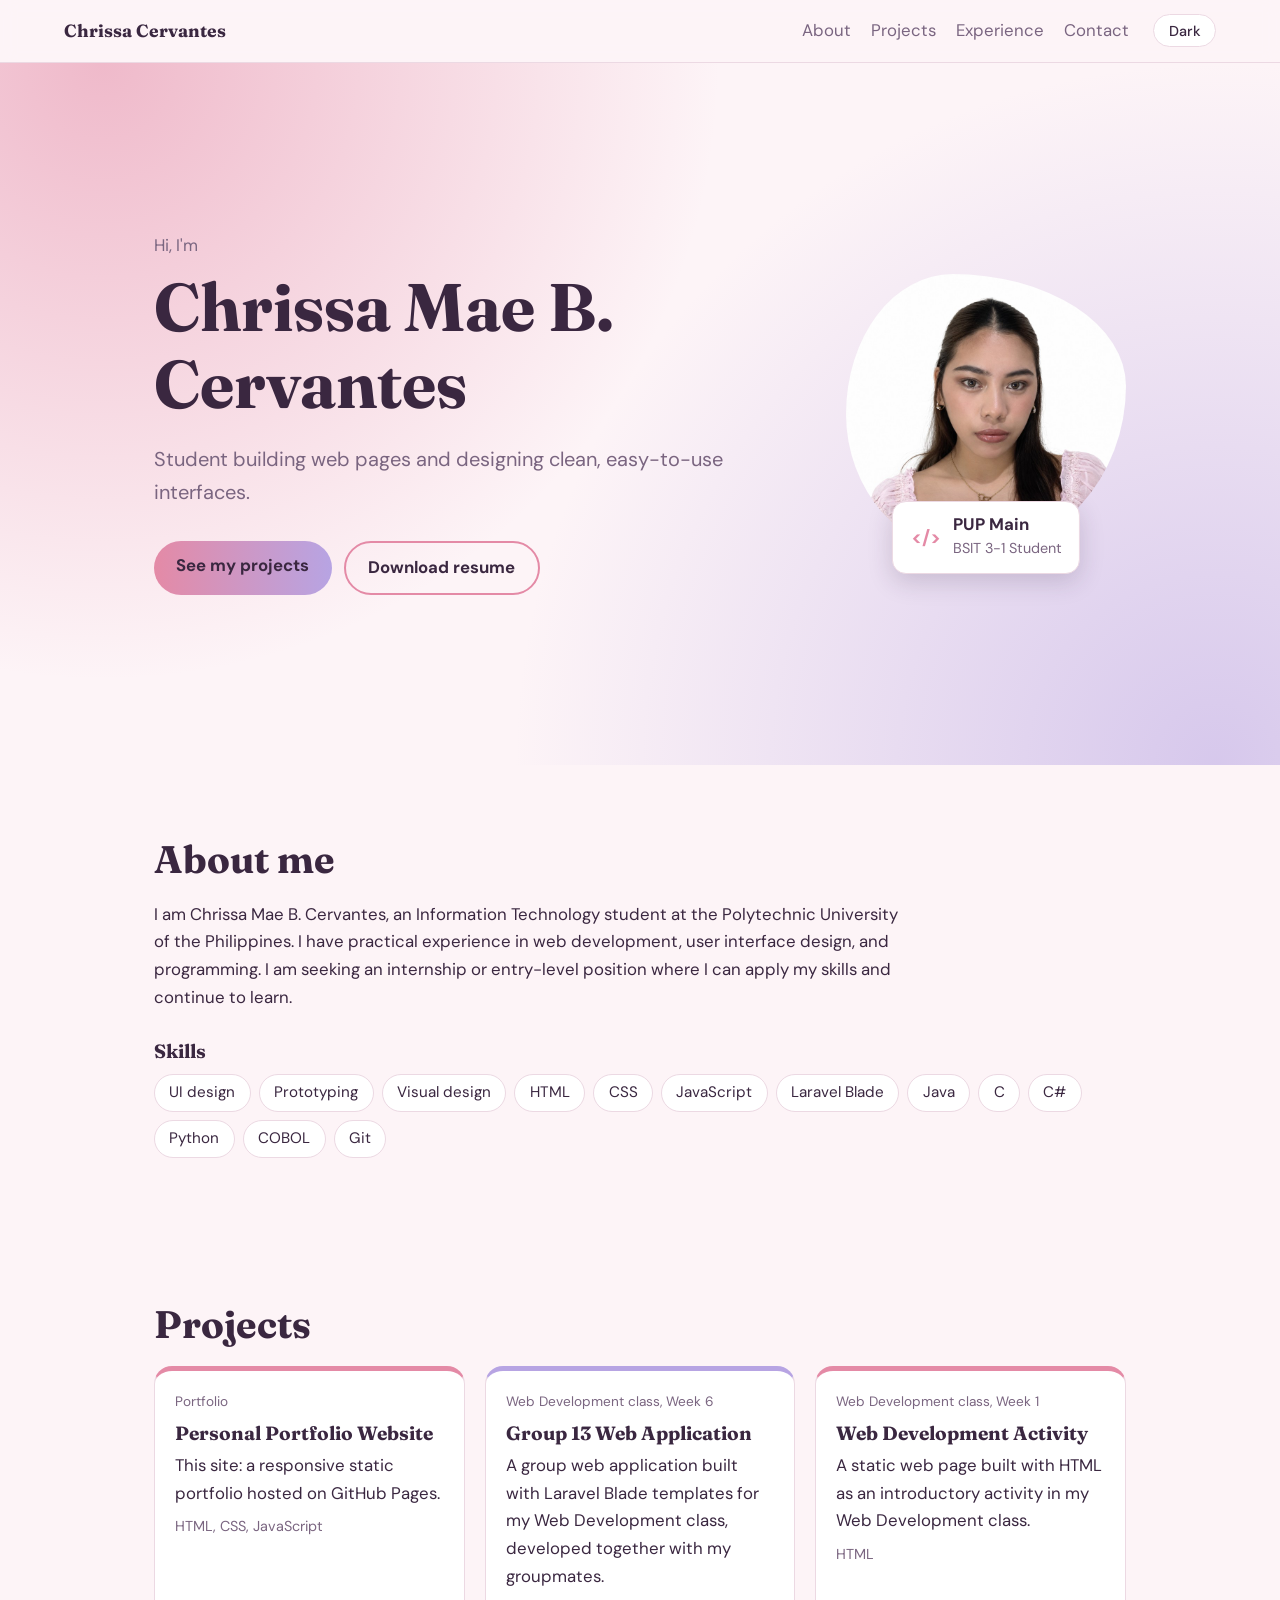
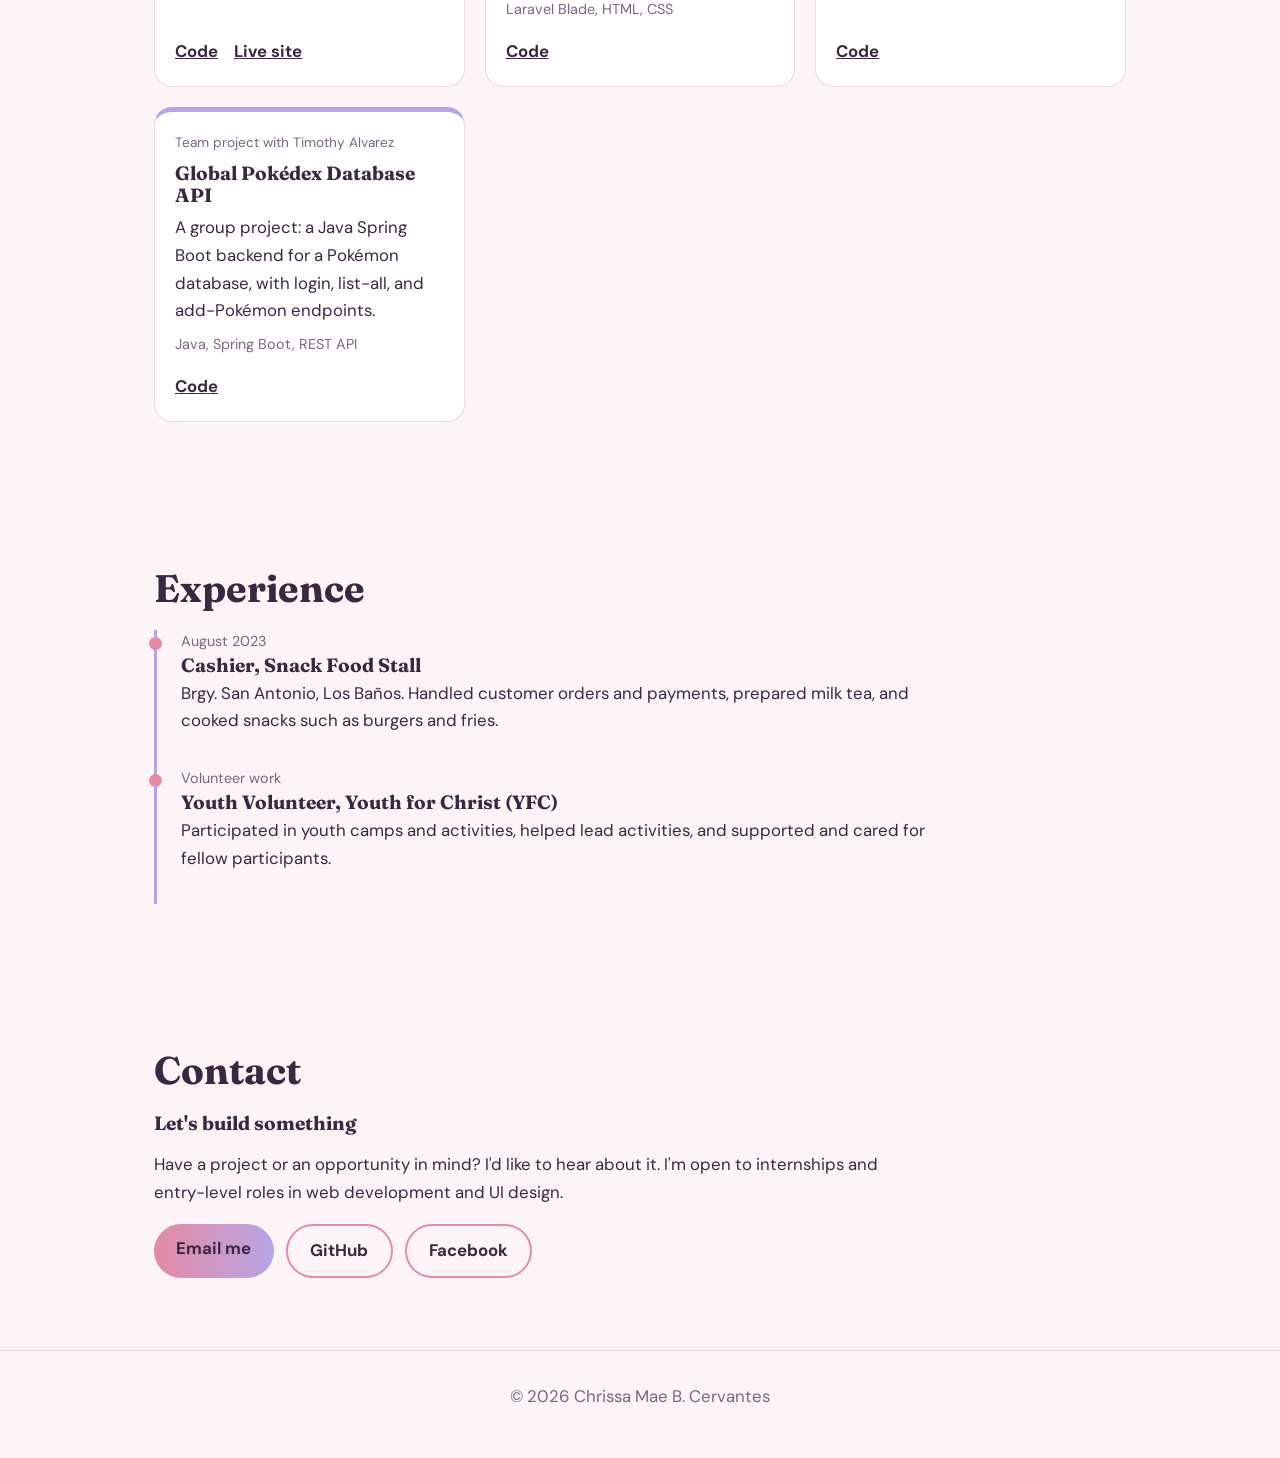
==== commit 6bbe73b1: "Update index.html" ====
--- a/index.html
+++ b/index.html
@@ -3,7 +3,7 @@
 <head>
   <meta charset="UTF-8">
   <meta name="viewport" content="width=device-width, initial-scale=1">
-  <title>Chrissa Mae B. Cervantes | Portfolio</title>
+  <title>Cervantes, Chrissa Mae | Portfolio</title>
   <meta name="description" content="Portfolio of Chrissa Mae B. Cervantes. Web development and UI design projects.">
   <link rel="preconnect" href="https://fonts.googleapis.com">
   <link rel="preconnect" href="https://fonts.gstatic.com" crossorigin>
--- a/style.css
+++ b/style.css
@@ -129,10 +129,4 @@
 }
 @media (prefers-reduced-motion: reduce) { html { scroll-behavior: auto; } }
 
-/* call-to-action band */
-main > section.cta {
-  max-width: none; text-align: center;
-  background: linear-gradient(120deg, color-mix(in srgb, var(--rose) 45%, var(--bg)), color-mix(in srgb, var(--lav) 45%, var(--bg)));
-}
-.cta h2 { font-size: clamp(2rem, 5vw, 3rem); }
-.cta p { margin: 0 auto 1.5rem; }
+.build { margin: 0 0 .5rem; }
